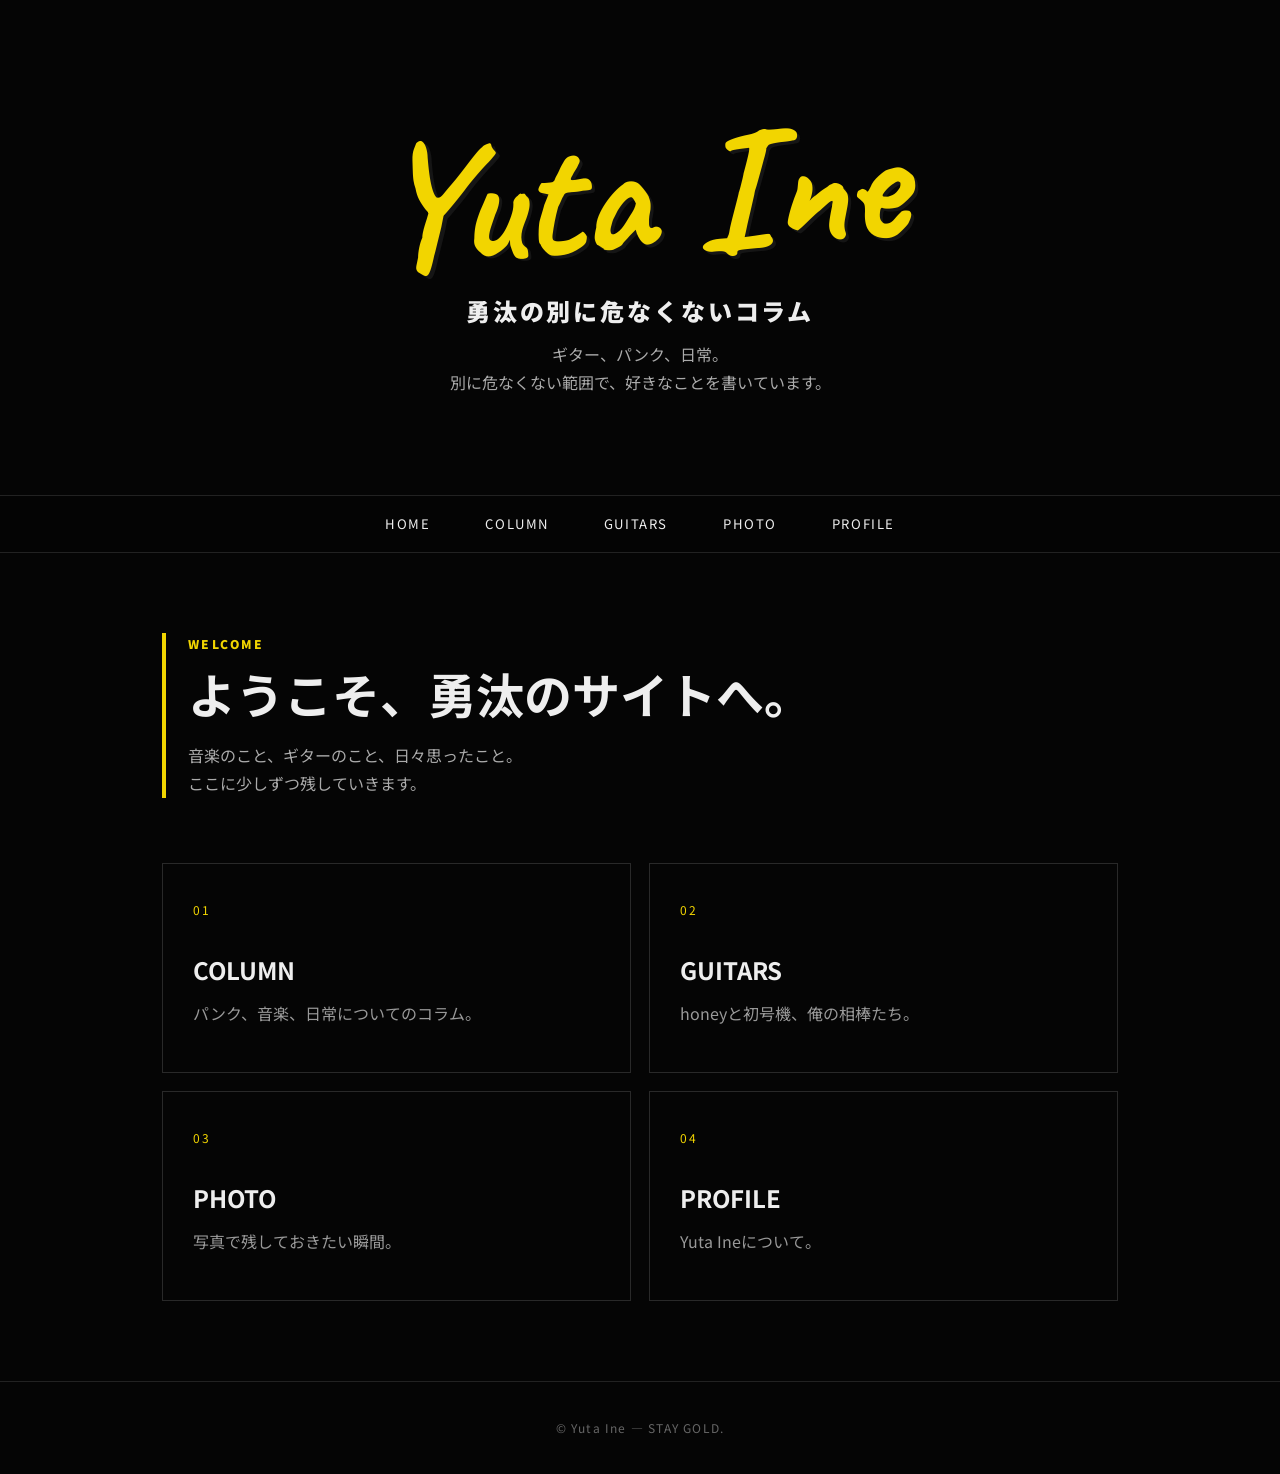
==== index.html @ c786c78c "Add files via upload" ====
<!doctype html>
<html lang="ja">
<head>
<meta charset="utf-8">
<meta name="viewport" content="width=device-width, initial-scale=1">
<title>Yuta Ine | 勇汰の別に危なくないコラム</title>
<link rel="stylesheet" href="style.css">
</head>
<body>
<header class="hero">
  <div class="scribble">Yuta Ine</div>
  <p class="subtitle">勇汰の別に危なくないコラム</p>
  <p class="lead">ギター、パンク、日常。<br>別に危なくない範囲で、好きなことを書いています。</p>
</header>

<nav>
  <a href="index.html">HOME</a>
  <a href="column.html">COLUMN</a>
  <a href="guitars.html">GUITARS</a>
  <a href="photo.html">PHOTO</a>
  <a href="profile.html">PROFILE</a>
</nav>

<main>
  <section class="intro">
    <p class="eyebrow">WELCOME</p>
    <h1>ようこそ、勇汰のサイトへ。</h1>
    <p>音楽のこと、ギターのこと、日々思ったこと。<br>ここに少しずつ残していきます。</p>
  </section>

  <section class="cards">
    <a class="card" href="column.html"><span>01</span><h2>COLUMN</h2><p>パンク、音楽、日常についてのコラム。</p></a>
    <a class="card" href="guitars.html"><span>02</span><h2>GUITARS</h2><p>honeyと初号機、俺の相棒たち。</p></a>
    <a class="card" href="photo.html"><span>03</span><h2>PHOTO</h2><p>写真で残しておきたい瞬間。</p></a>
    <a class="card" href="profile.html"><span>04</span><h2>PROFILE</h2><p>Yuta Ineについて。</p></a>
  </section>
</main>

<footer>© Yuta Ine — STAY GOLD.</footer>
</body>
</html>
---- style.css ----
@import url('https://fonts.googleapis.com/css2?family=Caveat:wght@600;700&family=Noto+Sans+JP:wght@400;700;900&display=swap');

*{box-sizing:border-box}
html{scroll-behavior:smooth}
body{margin:0;background:#050505;color:#eee;font-family:'Noto Sans JP',sans-serif;line-height:1.8}
a{color:inherit;text-decoration:none}

.hero{min-height:55vh;display:flex;flex-direction:column;justify-content:center;align-items:center;text-align:center;padding:70px 20px 45px}
.scribble{font-family:'Caveat',cursive;font-size:clamp(5rem,18vw,11rem);font-weight:700;color:#f2d500;line-height:.8;transform:rotate(-3deg);text-shadow:3px 3px 0 #151515}
.subtitle{margin:25px 0 8px;font-weight:900;letter-spacing:.12em;font-size:clamp(1rem,3vw,1.5rem)}
.lead{color:#aaa;margin:0}

nav{position:sticky;top:0;z-index:10;display:flex;justify-content:center;gap:clamp(15px,5vw,55px);padding:16px 12px;border-top:1px solid #222;border-bottom:1px solid #222;background:rgba(5,5,5,.94);font-size:.82rem;letter-spacing:.12em}
nav a:hover{color:#f2d500}

main{max-width:1000px;margin:auto;padding:80px 22px}
.intro{border-left:4px solid #f2d500;padding-left:22px;margin-bottom:65px}
.eyebrow{color:#f2d500;font-weight:900;letter-spacing:.2em;font-size:.75rem;margin:0}
h1{font-size:clamp(1.7rem,5vw,3rem);line-height:1.3;margin:8px 0 15px}
.intro p:not(.eyebrow){color:#aaa}

.cards{display:grid;grid-template-columns:repeat(2,1fr);gap:18px}
.card{border:1px solid #292929;padding:30px;min-height:210px;transition:.2s}
.card:hover{border-color:#f2d500;transform:translateY(-4px)}
.card span{color:#f2d500;font-size:.75rem;letter-spacing:.15em}
.card h2{font-size:1.5rem;margin:25px 0 8px}
.card p{color:#999;margin:0}

footer{text-align:center;color:#666;border-top:1px solid #222;padding:35px 20px;font-size:.75rem;letter-spacing:.1em}

@media(max-width:650px){
  .hero{min-height:48vh}
  .cards{grid-template-columns:1fr}
  nav{gap:12px;font-size:.68rem}
}

.smallhero{padding:30px 22px;border-bottom:1px solid #222;display:flex;justify-content:space-between;align-items:center;letter-spacing:.15em}
.smallhero p{color:#f2d500;font-weight:900}
.back:hover{color:#f2d500}
.article{border-top:1px solid #292929;padding:30px 0;margin-top:30px}
.article h2{font-size:1.5rem}.article p{color:#aaa}
.photo-note{margin-top:35px;border:1px dashed #444;padding:70px 20px;text-align:center;color:#f2d500;letter-spacing:.15em}
.photo-note span{color:#777;font-size:.8rem;letter-spacing:0}
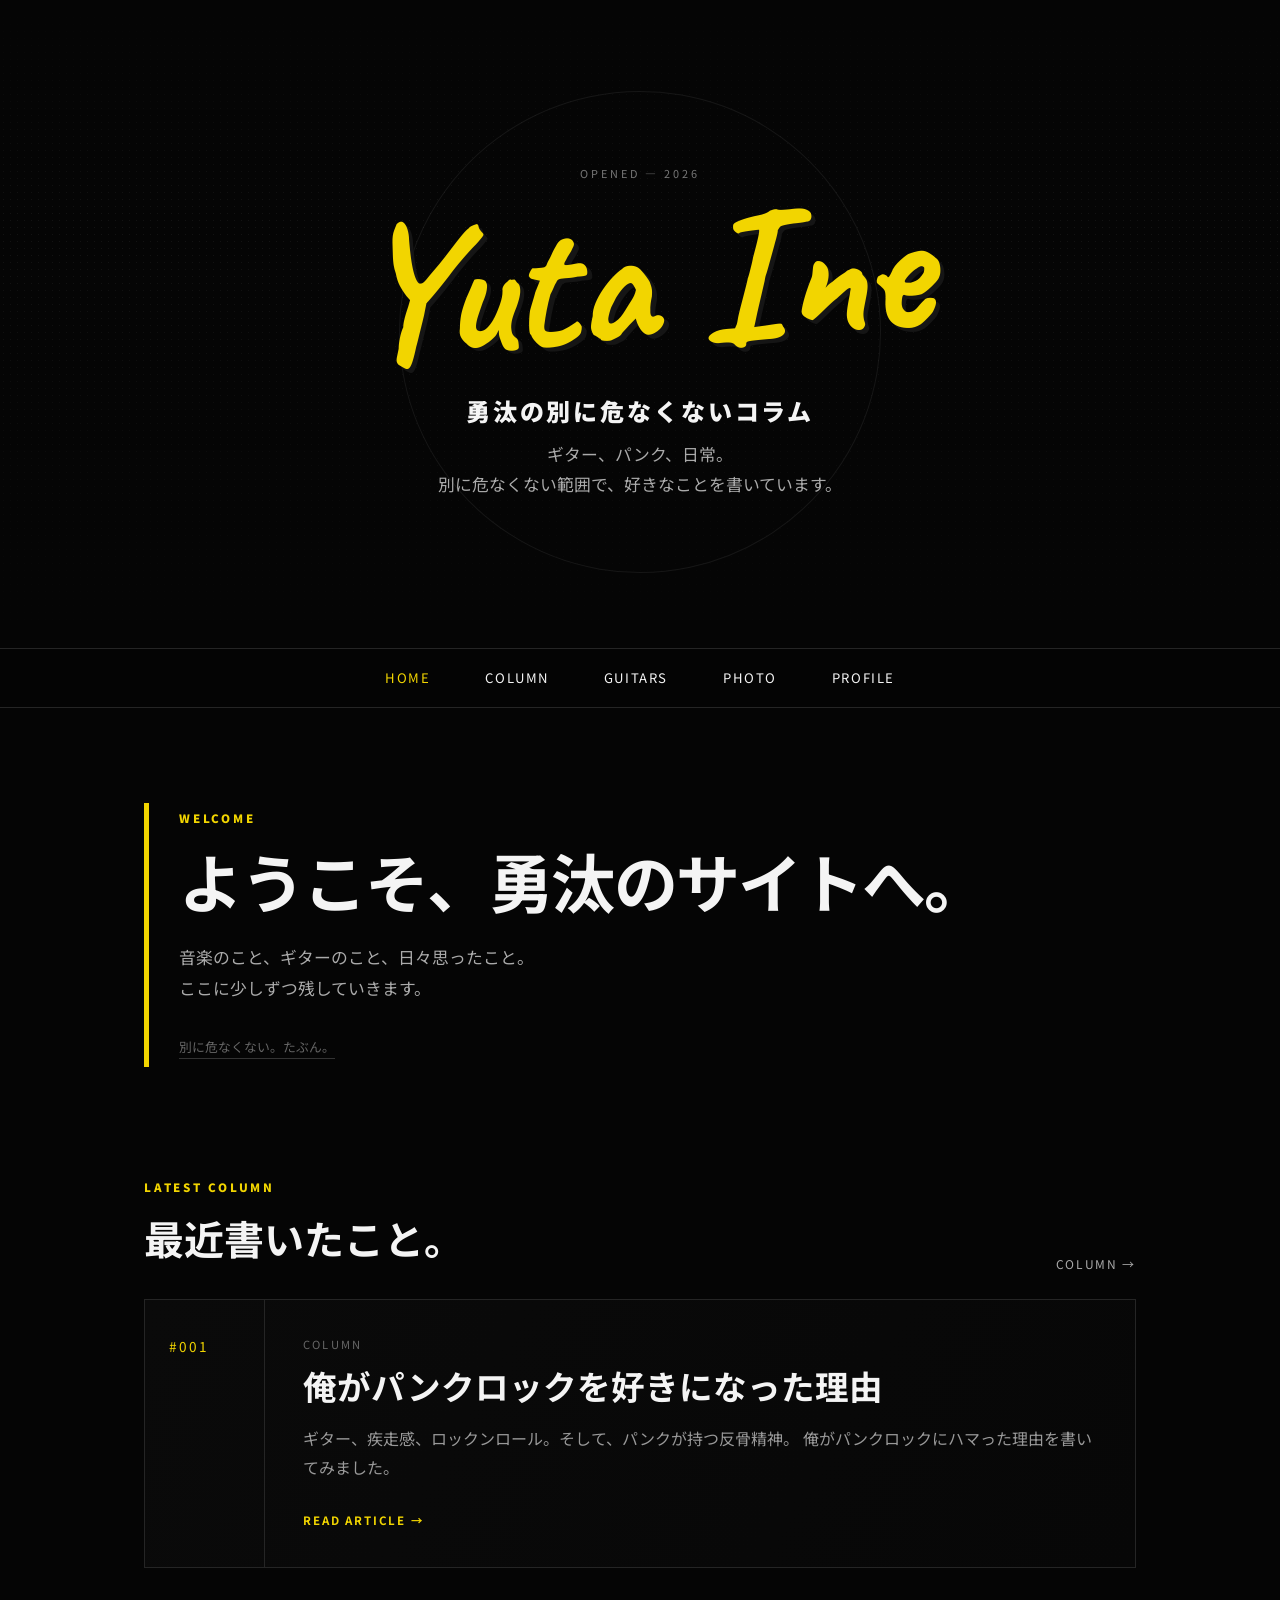
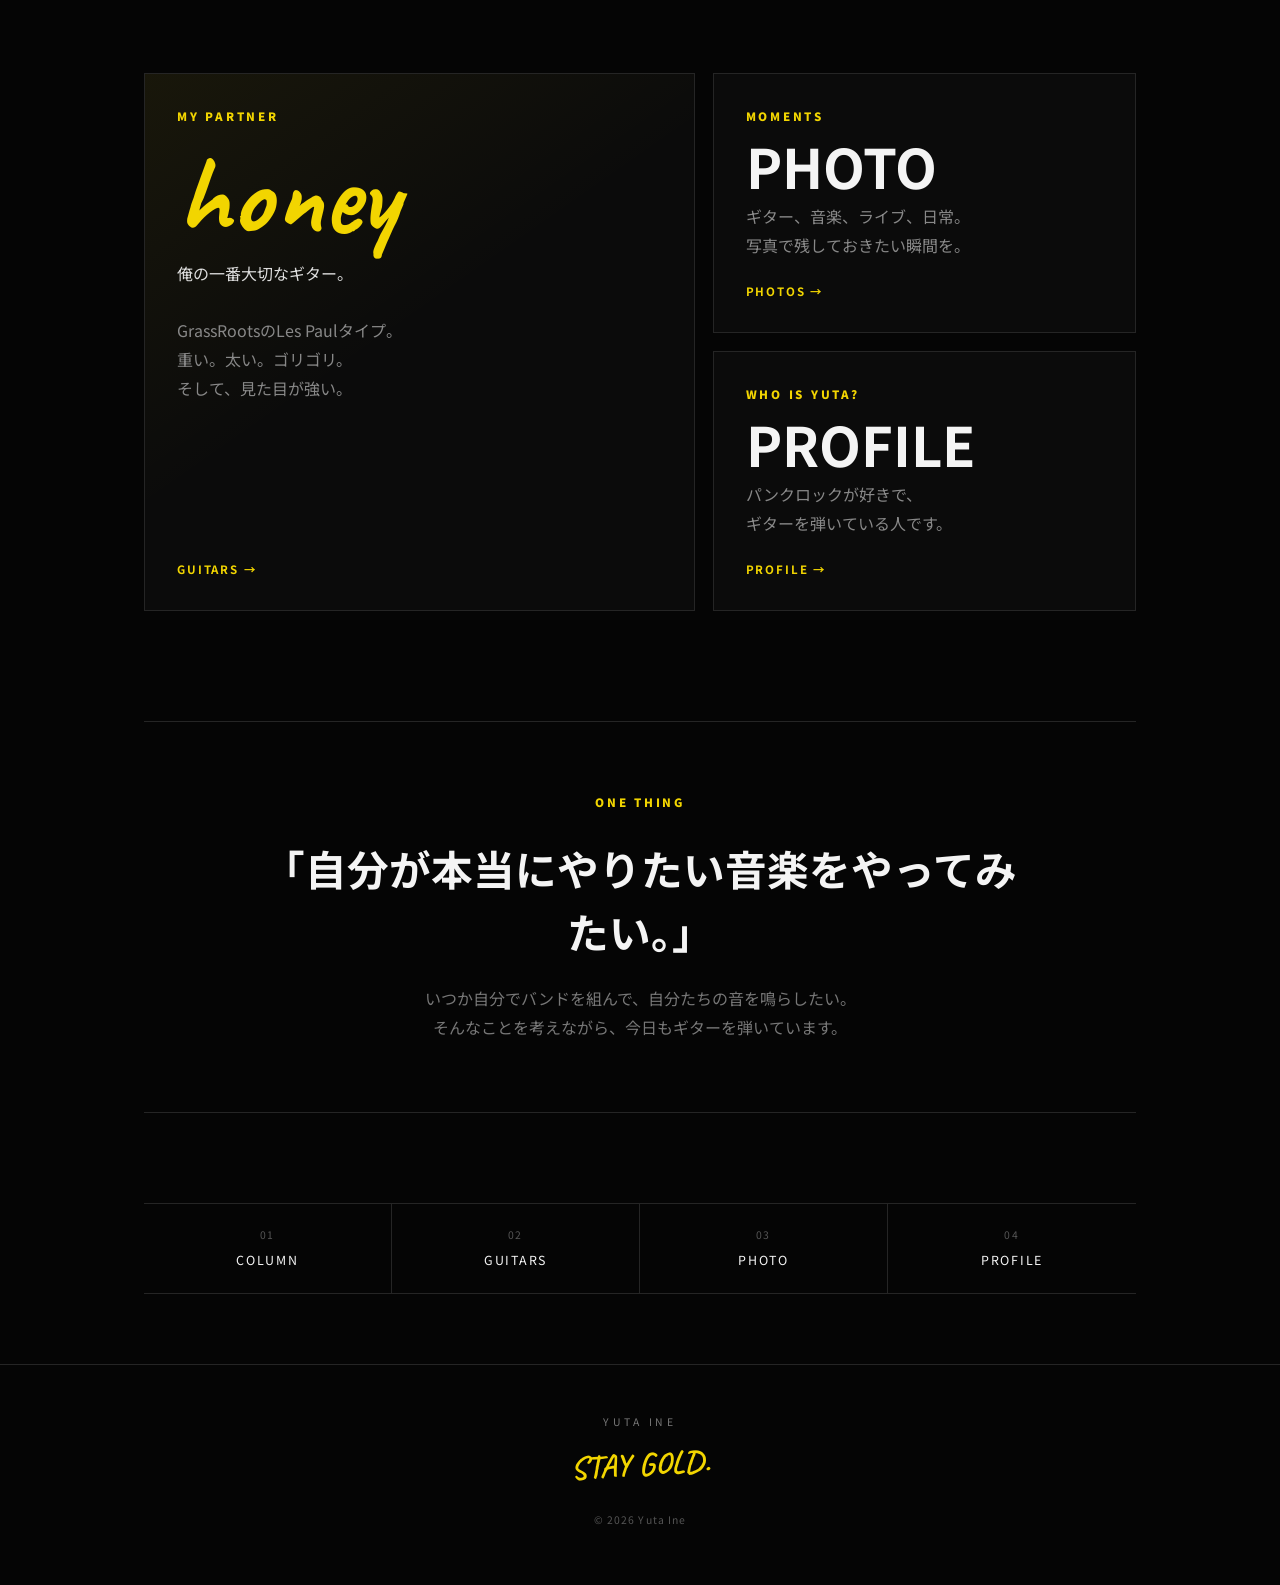
==== commit fdd3f8f7: "Add files via upload" ====
--- a/index.html
+++ b/index.html
@@ -7,14 +7,17 @@
 <link rel="stylesheet" href="style.css">
 </head>
 <body>
+
 <header class="hero">
+  <div class="hero-noise"></div>
+  <p class="opened">OPENED — 2026</p>
   <div class="scribble">Yuta Ine</div>
   <p class="subtitle">勇汰の別に危なくないコラム</p>
   <p class="lead">ギター、パンク、日常。<br>別に危なくない範囲で、好きなことを書いています。</p>
 </header>
 
 <nav>
-  <a href="index.html">HOME</a>
+  <a href="index.html" class="active">HOME</a>
   <a href="column.html">COLUMN</a>
   <a href="guitars.html">GUITARS</a>
   <a href="photo.html">PHOTO</a>
@@ -22,20 +25,99 @@
 </nav>
 
 <main>
-  <section class="intro">
-    <p class="eyebrow">WELCOME</p>
+
+  <section class="welcome">
+    <div class="section-mark">WELCOME</div>
     <h1>ようこそ、勇汰のサイトへ。</h1>
-    <p>音楽のこと、ギターのこと、日々思ったこと。<br>ここに少しずつ残していきます。</p>
+    <p>
+      音楽のこと、ギターのこと、日々思ったこと。<br>
+      ここに少しずつ残していきます。
+    </p>
+    <p class="welcome-note">別に危なくない。たぶん。</p>
   </section>
 
-  <section class="cards">
-    <a class="card" href="column.html"><span>01</span><h2>COLUMN</h2><p>パンク、音楽、日常についてのコラム。</p></a>
-    <a class="card" href="guitars.html"><span>02</span><h2>GUITARS</h2><p>honeyと初号機、俺の相棒たち。</p></a>
-    <a class="card" href="photo.html"><span>03</span><h2>PHOTO</h2><p>写真で残しておきたい瞬間。</p></a>
-    <a class="card" href="profile.html"><span>04</span><h2>PROFILE</h2><p>Yuta Ineについて。</p></a>
+  <section class="latest">
+    <div class="section-heading">
+      <div>
+        <p class="eyebrow">LATEST COLUMN</p>
+        <h2>最近書いたこと。</h2>
+      </div>
+      <a class="text-link" href="column.html">COLUMN →</a>
+    </div>
+
+    <a class="feature-card" href="column.html">
+      <div class="feature-number">#001</div>
+      <div class="feature-copy">
+        <p class="feature-label">COLUMN</p>
+        <h3>俺がパンクロックを好きになった理由</h3>
+        <p>
+          ギター、疾走感、ロックンロール。そして、パンクが持つ反骨精神。
+          俺がパンクロックにハマった理由を書いてみました。
+        </p>
+        <span>READ ARTICLE →</span>
+      </div>
+    </a>
   </section>
+
+  <section class="home-grid">
+    <a class="home-card home-card-large" href="guitars.html">
+      <p class="eyebrow">MY PARTNER</p>
+      <h2>honey</h2>
+      <p class="card-lead">俺の一番大切なギター。</p>
+      <p class="card-text">
+        GrassRootsのLes Paulタイプ。<br>
+        重い。太い。ゴリゴリ。<br>
+        そして、見た目が強い。
+      </p>
+      <span class="card-arrow">GUITARS →</span>
+    </a>
+
+    <a class="home-card" href="photo.html">
+      <p class="eyebrow">MOMENTS</p>
+      <h2>PHOTO</h2>
+      <p class="card-text">
+        ギター、音楽、ライブ、日常。<br>
+        写真で残しておきたい瞬間を。
+      </p>
+      <span class="card-arrow">PHOTOS →</span>
+    </a>
+
+    <a class="home-card" href="profile.html">
+      <p class="eyebrow">WHO IS YUTA?</p>
+      <h2>PROFILE</h2>
+      <p class="card-text">
+        パンクロックが好きで、<br>
+        ギターを弾いている人です。
+      </p>
+      <span class="card-arrow">PROFILE →</span>
+    </a>
+  </section>
+
+  <section class="manifesto">
+    <p class="eyebrow">ONE THING</p>
+    <blockquote>
+      「自分が本当にやりたい音楽をやってみたい。」
+    </blockquote>
+    <p>
+      いつか自分でバンドを組んで、自分たちの音を鳴らしたい。<br>
+      そんなことを考えながら、今日もギターを弾いています。
+    </p>
+  </section>
+
+  <section class="home-links">
+    <a href="column.html"><span>01</span> COLUMN</a>
+    <a href="guitars.html"><span>02</span> GUITARS</a>
+    <a href="photo.html"><span>03</span> PHOTO</a>
+    <a href="profile.html"><span>04</span> PROFILE</a>
+  </section>
+
 </main>
 
-<footer>© Yuta Ine — STAY GOLD.</footer>
+<footer>
+  <p>YUTA INE</p>
+  <strong>STAY GOLD.</strong>
+  <small>© 2026 Yuta Ine</small>
+</footer>
+
 </body>
-</html>+</html>
--- a/style.css
+++ b/style.css
@@ -1,43 +1,373 @@
-@import url('https://fonts.googleapis.com/css2?family=Caveat:wght@600;700&family=Noto+Sans+JP:wght@400;700;900&display=swap');
+@import url('https://fonts.googleapis.com/css2?family=Caveat:wght@600;700&family=Noto+Sans+JP:wght@400;500;700;900&display=swap');
+
+:root{
+  --bg:#050505;
+  --panel:#0b0b0b;
+  --line:#252525;
+  --muted:#9a9a9a;
+  --yellow:#f2d500;
+  --white:#f4f4f4;
+}
 
 *{box-sizing:border-box}
 html{scroll-behavior:smooth}
-body{margin:0;background:#050505;color:#eee;font-family:'Noto Sans JP',sans-serif;line-height:1.8}
+body{
+  margin:0;
+  background:var(--bg);
+  color:var(--white);
+  font-family:'Noto Sans JP',sans-serif;
+  line-height:1.8;
+}
 a{color:inherit;text-decoration:none}
 
-.hero{min-height:55vh;display:flex;flex-direction:column;justify-content:center;align-items:center;text-align:center;padding:70px 20px 45px}
-.scribble{font-family:'Caveat',cursive;font-size:clamp(5rem,18vw,11rem);font-weight:700;color:#f2d500;line-height:.8;transform:rotate(-3deg);text-shadow:3px 3px 0 #151515}
-.subtitle{margin:25px 0 8px;font-weight:900;letter-spacing:.12em;font-size:clamp(1rem,3vw,1.5rem)}
-.lead{color:#aaa;margin:0}
-
-nav{position:sticky;top:0;z-index:10;display:flex;justify-content:center;gap:clamp(15px,5vw,55px);padding:16px 12px;border-top:1px solid #222;border-bottom:1px solid #222;background:rgba(5,5,5,.94);font-size:.82rem;letter-spacing:.12em}
-nav a:hover{color:#f2d500}
-
-main{max-width:1000px;margin:auto;padding:80px 22px}
-.intro{border-left:4px solid #f2d500;padding-left:22px;margin-bottom:65px}
-.eyebrow{color:#f2d500;font-weight:900;letter-spacing:.2em;font-size:.75rem;margin:0}
-h1{font-size:clamp(1.7rem,5vw,3rem);line-height:1.3;margin:8px 0 15px}
-.intro p:not(.eyebrow){color:#aaa}
-
-.cards{display:grid;grid-template-columns:repeat(2,1fr);gap:18px}
-.card{border:1px solid #292929;padding:30px;min-height:210px;transition:.2s}
-.card:hover{border-color:#f2d500;transform:translateY(-4px)}
-.card span{color:#f2d500;font-size:.75rem;letter-spacing:.15em}
-.card h2{font-size:1.5rem;margin:25px 0 8px}
-.card p{color:#999;margin:0}
-
-footer{text-align:center;color:#666;border-top:1px solid #222;padding:35px 20px;font-size:.75rem;letter-spacing:.1em}
-
+.hero{
+  min-height:72vh;
+  display:flex;
+  flex-direction:column;
+  justify-content:center;
+  align-items:center;
+  text-align:center;
+  padding:70px 20px 55px;
+  position:relative;
+  overflow:hidden;
+}
+.hero:before{
+  content:"";
+  position:absolute;
+  width:480px;
+  height:480px;
+  border:1px solid #161616;
+  border-radius:50%;
+  transform:rotate(-12deg);
+  pointer-events:none;
+}
+.hero-noise{
+  position:absolute;
+  inset:0;
+  opacity:.13;
+  background-image:radial-gradient(#777 0.6px,transparent 0.6px);
+  background-size:7px 7px;
+  mask-image:linear-gradient(to bottom,transparent 0%,#000 35%,transparent 100%);
+}
+.opened{
+  color:#777;
+  font-size:.68rem;
+  letter-spacing:.28em;
+  margin:0 0 22px;
+  position:relative;
+}
+.scribble{
+  font-family:'Caveat',cursive;
+  font-size:clamp(5.4rem,19vw,12rem);
+  font-weight:700;
+  color:var(--yellow);
+  line-height:.78;
+  transform:rotate(-3deg);
+  text-shadow:4px 4px 0 #151515;
+  position:relative;
+}
+.subtitle{
+  margin:34px 0 7px;
+  font-weight:900;
+  letter-spacing:.12em;
+  font-size:clamp(1rem,3vw,1.5rem);
+  position:relative;
+}
+.lead{
+  color:#aaa;
+  margin:0;
+  font-size:clamp(.9rem,2.5vw,1.05rem);
+  position:relative;
+}
+
+nav{
+  position:sticky;
+  top:0;
+  z-index:10;
+  display:flex;
+  justify-content:center;
+  gap:clamp(15px,5vw,55px);
+  padding:17px 12px;
+  border-top:1px solid var(--line);
+  border-bottom:1px solid var(--line);
+  background:rgba(5,5,5,.96);
+  backdrop-filter:blur(8px);
+  font-size:.82rem;
+  letter-spacing:.12em;
+}
+nav a{transition:.2s}
+nav a:hover,nav a.active{color:var(--yellow)}
+
+main{
+  max-width:1040px;
+  margin:auto;
+  padding:95px 24px 70px;
+}
+
+.eyebrow,.section-mark{
+  color:var(--yellow);
+  font-weight:900;
+  letter-spacing:.24em;
+  font-size:.72rem;
+  margin:0;
+}
+.welcome{
+  border-left:5px solid var(--yellow);
+  padding:5px 0 8px 30px;
+  margin-bottom:110px;
+}
+.welcome h1{
+  font-size:clamp(2rem,6vw,4rem);
+  line-height:1.25;
+  margin:12px 0 22px;
+  letter-spacing:-.03em;
+}
+.welcome p:not(.section-mark):not(.welcome-note){
+  color:#aaa;
+  font-size:1.05rem;
+}
+.welcome-note{
+  display:inline-block;
+  margin:15px 0 0;
+  color:#666;
+  font-size:.8rem;
+  border-bottom:1px solid #333;
+}
+
+.latest{margin-bottom:105px}
+.section-heading{
+  display:flex;
+  justify-content:space-between;
+  align-items:end;
+  gap:25px;
+  margin-bottom:25px;
+}
+.section-heading h2{
+  margin:4px 0 0;
+  font-size:clamp(1.7rem,4vw,2.5rem);
+}
+.text-link{
+  color:#aaa;
+  font-size:.75rem;
+  letter-spacing:.14em;
+  white-space:nowrap;
+}
+.text-link:hover{color:var(--yellow)}
+
+.feature-card{
+  display:grid;
+  grid-template-columns:120px 1fr;
+  border:1px solid var(--line);
+  background:linear-gradient(120deg,#0a0a0a,#070707);
+  transition:.25s;
+}
+.feature-card:hover{
+  border-color:var(--yellow);
+  transform:translateY(-4px);
+}
+.feature-number{
+  padding:34px 24px;
+  border-right:1px solid var(--line);
+  color:var(--yellow);
+  font-size:.85rem;
+  letter-spacing:.14em;
+}
+.feature-copy{padding:34px 38px}
+.feature-label{
+  margin:0;
+  color:#666;
+  font-size:.7rem;
+  letter-spacing:.2em;
+}
+.feature-copy h3{
+  font-size:clamp(1.35rem,4vw,2.1rem);
+  line-height:1.4;
+  margin:8px 0 15px;
+}
+.feature-copy p:not(.feature-label){
+  color:#999;
+  margin:0 0 22px;
+}
+.feature-copy span,.card-arrow{
+  color:var(--yellow);
+  font-size:.72rem;
+  letter-spacing:.16em;
+  font-weight:700;
+}
+
+.home-grid{
+  display:grid;
+  grid-template-columns:1.3fr 1fr;
+  gap:18px;
+  margin-bottom:110px;
+}
+.home-card{
+  min-height:260px;
+  padding:32px;
+  border:1px solid var(--line);
+  position:relative;
+  transition:.25s;
+  background:var(--panel);
+}
+.home-card:hover{
+  border-color:var(--yellow);
+  transform:translateY(-4px);
+}
+.home-card-large{
+  grid-row:span 2;
+  min-height:538px;
+  background:
+    linear-gradient(145deg,rgba(242,213,0,.06),transparent 48%),
+    var(--panel);
+}
+.home-card h2{
+  font-size:clamp(2rem,5vw,3.4rem);
+  margin:13px 0 8px;
+  line-height:1;
+}
+.home-card-large h2{font-family:'Caveat',cursive;color:var(--yellow);font-size:clamp(4rem,10vw,7rem);font-weight:700}
+.card-lead{font-size:1rem;color:#ddd;margin:0 0 28px}
+.card-text{color:#888;margin:0}
+.card-arrow{
+  position:absolute;
+  bottom:30px;
+  left:32px;
+}
+
+.manifesto{
+  padding:70px 30px;
+  border-top:1px solid var(--line);
+  border-bottom:1px solid var(--line);
+  margin-bottom:90px;
+  text-align:center;
+}
+.manifesto blockquote{
+  max-width:760px;
+  margin:25px auto 22px;
+  font-size:clamp(1.5rem,4vw,2.6rem);
+  line-height:1.5;
+  font-weight:700;
+}
+.manifesto > p:last-child{
+  color:#777;
+  margin:0;
+}
+
+.home-links{
+  display:grid;
+  grid-template-columns:repeat(4,1fr);
+  border-top:1px solid var(--line);
+  border-bottom:1px solid var(--line);
+}
+.home-links a{
+  padding:22px 18px;
+  text-align:center;
+  border-right:1px solid var(--line);
+  font-size:.78rem;
+  letter-spacing:.14em;
+  transition:.2s;
+}
+.home-links a:last-child{border-right:0}
+.home-links a:hover{background:#0d0d0d;color:var(--yellow)}
+.home-links span{
+  display:block;
+  color:#555;
+  font-size:.65rem;
+  margin-bottom:4px;
+}
+
+footer{
+  text-align:center;
+  color:#555;
+  border-top:1px solid var(--line);
+  padding:48px 20px 55px;
+}
+footer p{
+  color:#777;
+  font-size:.65rem;
+  letter-spacing:.35em;
+  margin:0 0 4px;
+}
+footer strong{
+  display:block;
+  color:var(--yellow);
+  font-family:'Caveat',cursive;
+  font-size:2rem;
+  transform:rotate(-3deg);
+}
+footer small{
+  display:block;
+  margin-top:18px;
+  font-size:.65rem;
+  letter-spacing:.1em;
+}
+
+/* Existing inner pages */
+.smallhero{
+  padding:30px 22px;
+  border-bottom:1px solid var(--line);
+  display:flex;
+  justify-content:space-between;
+  align-items:center;
+  letter-spacing:.15em;
+}
+.smallhero p{color:var(--yellow);font-weight:900}
+.back:hover{color:var(--yellow)}
+.article{border-top:1px solid var(--line);padding:30px 0;margin-top:30px}
+.article h2{font-size:1.5rem}
+.article p{color:#aaa}
+.photo-note{margin-top:35px;border:1px dashed #444;padding:70px 20px;text-align:center;color:var(--yellow);letter-spacing:.15em}
+.photo-note span{color:#777;font-size:.8rem;letter-spacing:0}
+
+@media(max-width:700px){
+  .hero{min-height:64vh}
+  .scribble{font-size:clamp(4.8rem,23vw,8rem)}
+  nav{gap:11px;font-size:.67rem}
+  main{padding:72px 18px 55px}
+  .welcome{margin-bottom:75px;padding-left:22px}
+  .latest{margin-bottom:75px}
+  .section-heading{align-items:start;flex-direction:column;gap:8px}
+  .feature-card{grid-template-columns:1fr}
+  .feature-number{border-right:0;border-bottom:1px solid var(--line);padding:18px 22px}
+  .feature-copy{padding:27px 22px 32px}
+  .home-grid{grid-template-columns:1fr;margin-bottom:75px}
+  .home-card-large{grid-row:auto;min-height:430px}
+  .home-card{min-height:240px}
+  .home-links{grid-template-columns:repeat(2,1fr)}
+  .home-links a:nth-child(2){border-right:0}
+  .home-links a:nth-child(-n+2){border-bottom:1px solid var(--line)}
+}
+
+@media(max-width:430px){
+  .subtitle{font-size:.92rem}
+  .lead{font-size:.84rem}
+  nav{font-size:.61rem;gap:8px}
+}
+
+
+/* Article + guitar gallery */
+.article-page{max-width:860px;margin:0 auto;padding:90px 24px 100px;line-height:1.95}
+.article-page .eyebrow{letter-spacing:.18em;font-size:.78rem;opacity:.65;margin-bottom:12px}
+.article-page h1{font-size:clamp(2.2rem,6vw,4.6rem);line-height:1.08;margin:0 0 28px}
+.article-page h2{font-size:1.45rem;margin:64px 0 18px;border-left:4px solid #f4d35e;padding-left:14px}
+.article-page p{font-size:1rem;margin:0 0 22px}
+.article-lead{font-size:1.15rem!important;opacity:.85}
+.quote-card{border:1px solid rgba(244,211,94,.35);background:rgba(244,211,94,.06);padding:22px 24px;margin:30px 0;border-radius:4px}
+.quote-card p{margin:0}
+.quote-card.big{font-size:1.15rem}
+.article-page hr{border:0;border-top:1px solid rgba(255,255,255,.14);margin:56px 0}
+.signature{font-family:Georgia,serif;letter-spacing:.18em;margin-top:60px!important}
+.hero-guitar,.wide-photo{margin:38px 0 46px}
+.hero-guitar img,.wide-photo img{display:block;width:100%;height:auto;max-height:900px;object-fit:cover;border-radius:3px}
+.hero-guitar figcaption,.wide-photo figcaption{font-size:.78rem;opacity:.62;margin-top:10px}
+.photo-grid{display:grid;grid-template-columns:repeat(2,1fr);gap:16px;margin:38px 0}
+.photo-grid.three{grid-template-columns:repeat(3,1fr)}
+.photo-grid figure{margin:0}
+.photo-grid img{display:block;width:100%;height:100%;aspect-ratio:1/1;object-fit:cover;border-radius:3px}
+.spec-box{border:1px solid rgba(255,255,255,.16);padding:20px 22px;margin:30px 0 42px;background:rgba(255,255,255,.025)}
+.spec-box p{margin:4px 0;font-size:.94rem}
 @media(max-width:650px){
-  .hero{min-height:48vh}
-  .cards{grid-template-columns:1fr}
-  nav{gap:12px;font-size:.68rem}
-}
-
-.smallhero{padding:30px 22px;border-bottom:1px solid #222;display:flex;justify-content:space-between;align-items:center;letter-spacing:.15em}
-.smallhero p{color:#f2d500;font-weight:900}
-.back:hover{color:#f2d500}
-.article{border-top:1px solid #292929;padding:30px 0;margin-top:30px}
-.article h2{font-size:1.5rem}.article p{color:#aaa}
-.photo-note{margin-top:35px;border:1px dashed #444;padding:70px 20px;text-align:center;color:#f2d500;letter-spacing:.15em}
-.photo-note span{color:#777;font-size:.8rem;letter-spacing:0}
+  .article-page{padding:58px 18px 70px}
+  .photo-grid,.photo-grid.three{grid-template-columns:1fr}
+  .article-page h2{margin-top:48px}
+}
